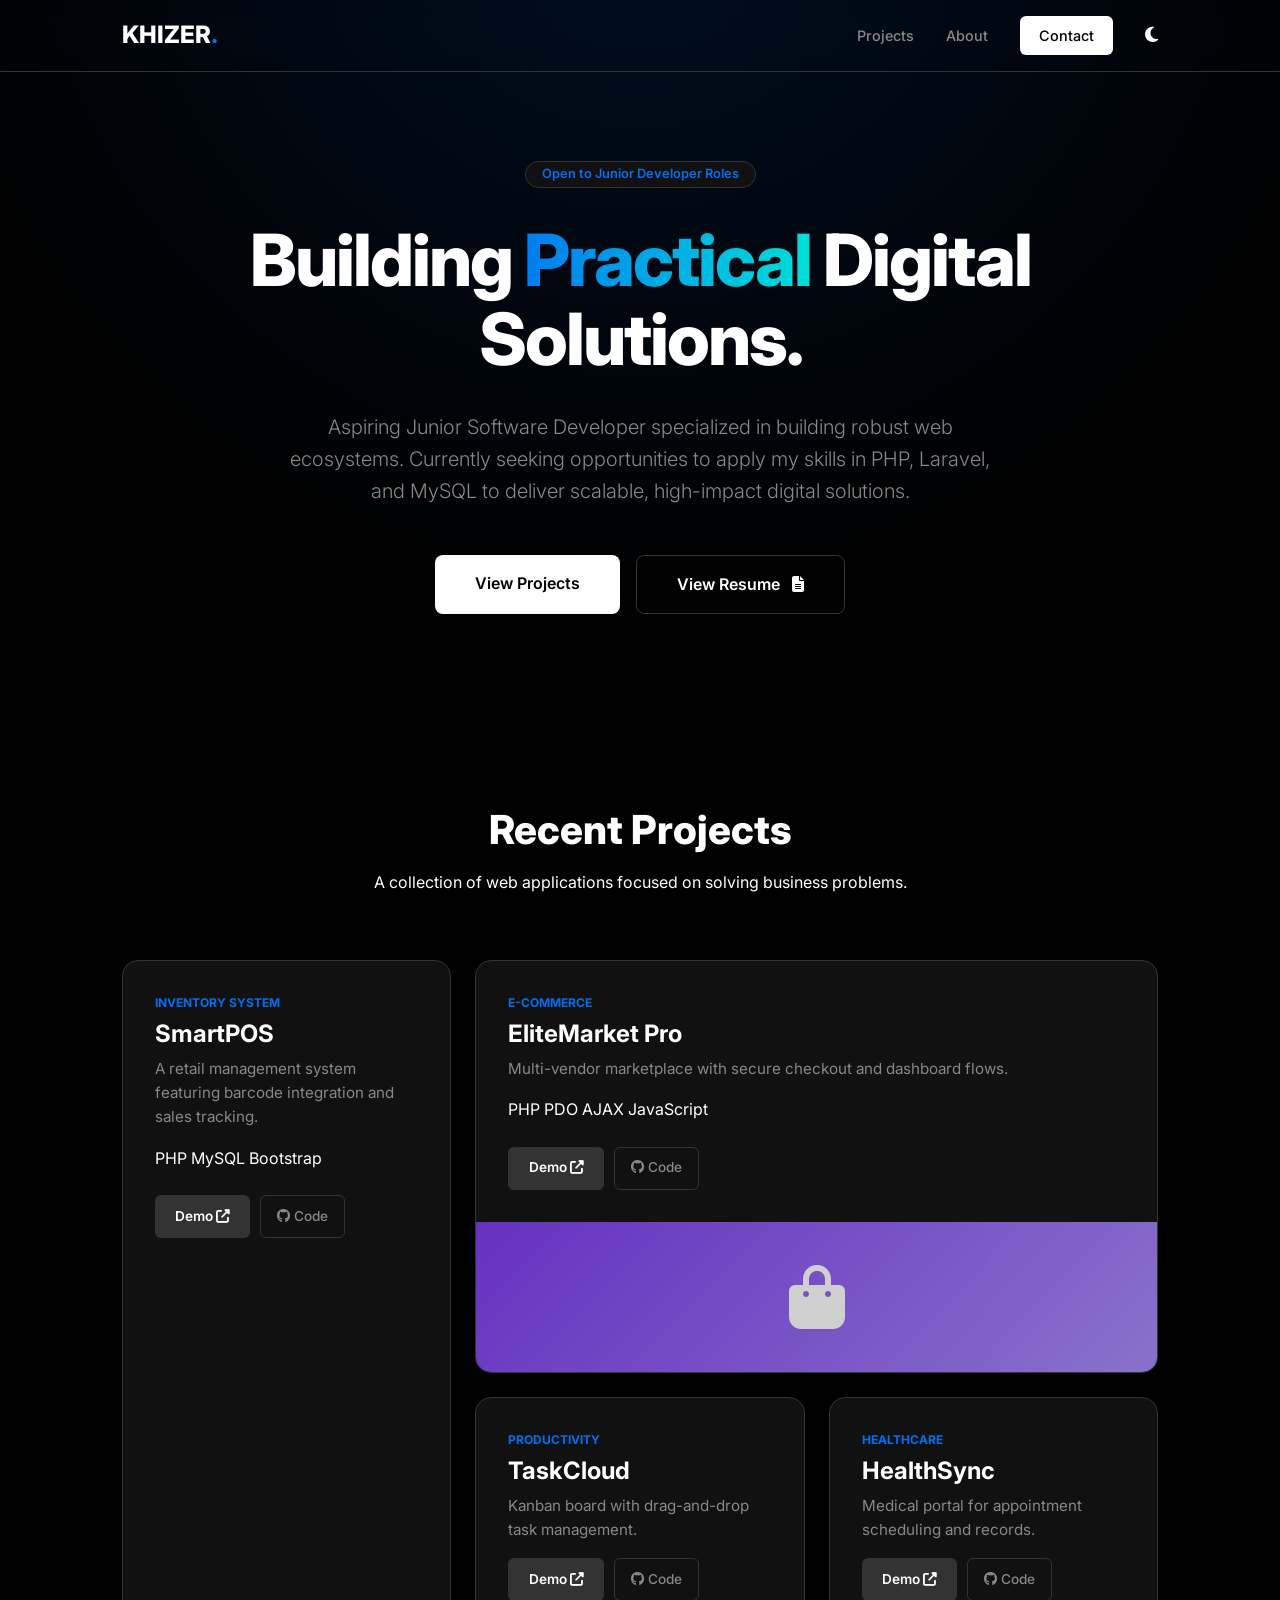
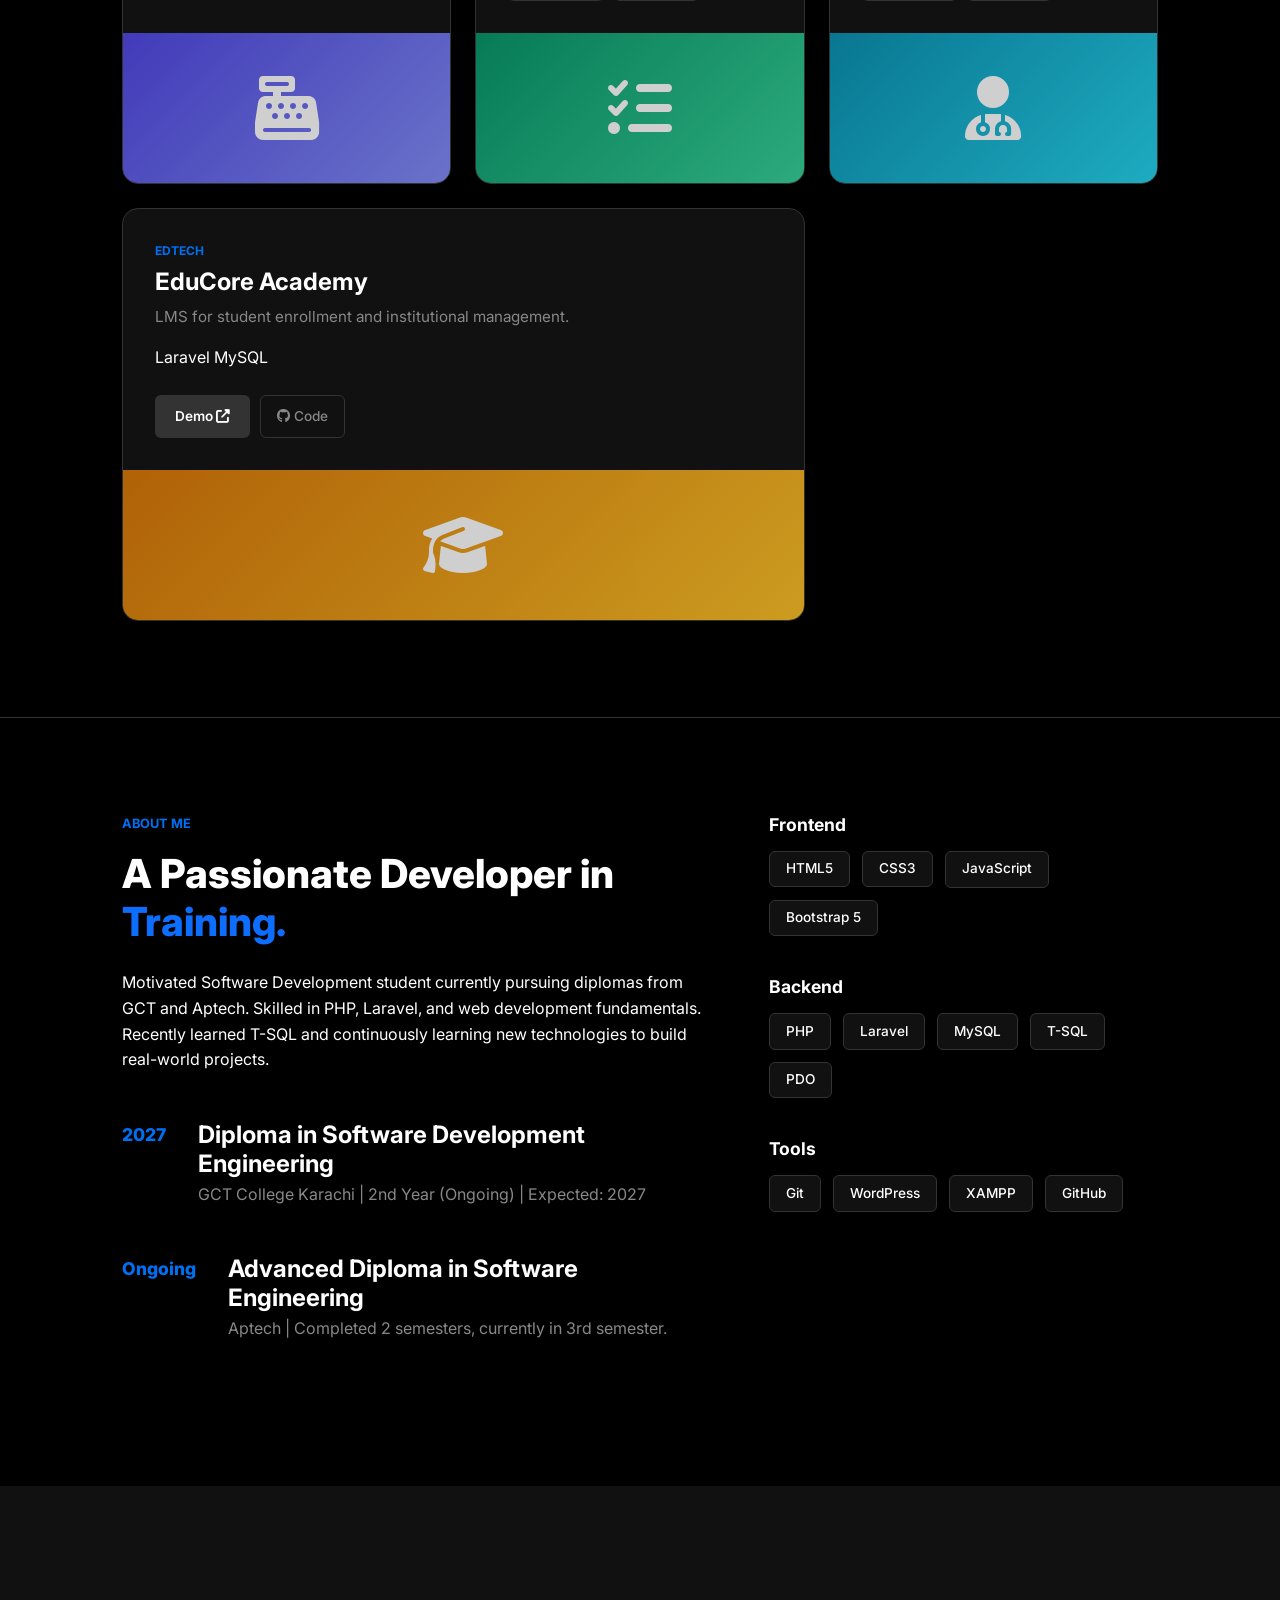
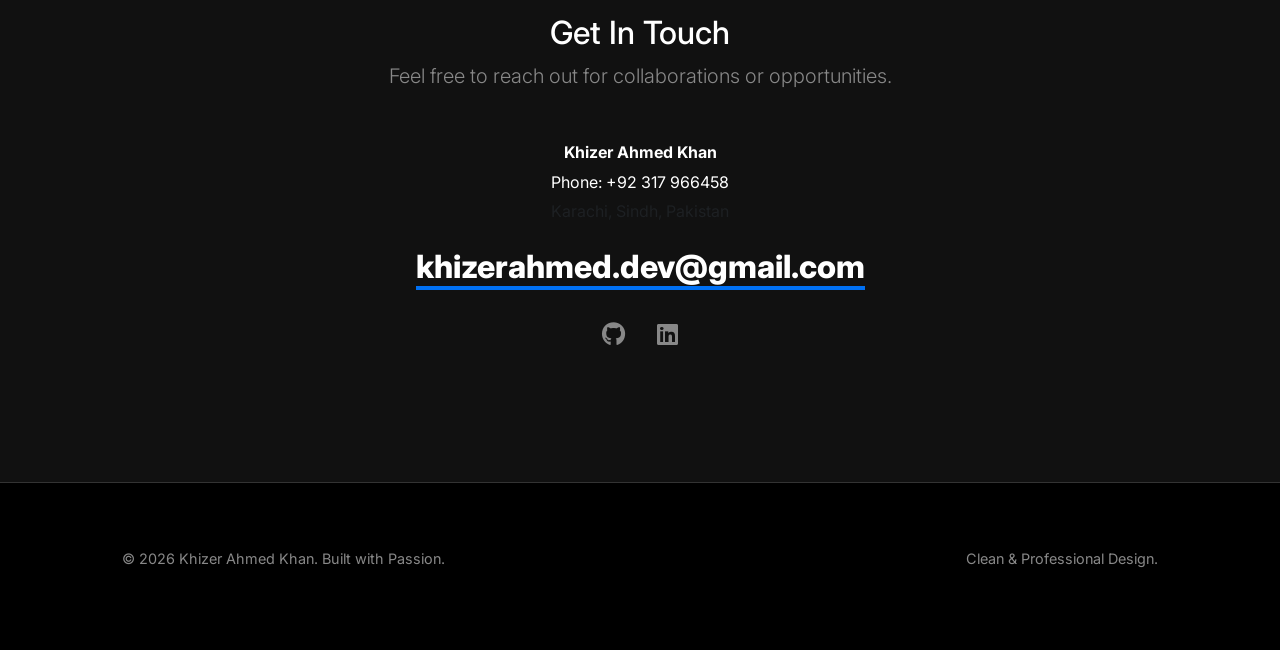
==== index.html @ 03b9592e "feat: add initial portfolio website Added complete responsive portfolio website with HTML, CSS, Java" ====
<!DOCTYPE html>
<html lang="en">
<head>
    <meta charset="UTF-8">
    <meta name="viewport" content="width=device-width, initial-scale=1.0">
    <title>Khizer Ahmed Khan | Software Developer</title>
    
    <!-- SEO & ATS Optimization -->
    <meta name="description" content="Khizer Ahmed Khan - Software Development student skilled in PHP, Laravel, and Web Technologies. Focused on building real-world projects.">
    <meta name="keywords" content="Software Developer, PHP, Laravel, Web Development, Karachi, Sindh, Pakistan">
    
    <!-- External Assets -->
    <link href="https://cdn.jsdelivr.net/npm/bootstrap@5.3.0/dist/css/bootstrap.min.css" rel="stylesheet">
    <link href="https://fonts.googleapis.com/css2?family=Inter:wght@300;400;500;600;700;800&display=swap" rel="stylesheet">
    <link href="https://cdnjs.cloudflare.com/ajax/libs/font-awesome/6.4.0/css/all.min.css" rel="stylesheet">
    <link href="https://unpkg.com/aos@2.3.1/dist/aos.css" rel="stylesheet">
    
    <link rel="stylesheet" href="style.css">
</head>
<body class="dark-theme">

    <nav class="navbar">
        <div class="container nav-content">
            <a href="#" class="logo">KHIZER<span>.</span></a>
            <div class="nav-links">
                <a href="#work">Projects</a>
                <a href="#about">About</a>
                <a href="#contact" class="btn-contact">Contact</a>
                <button id="themeToggle" class="theme-btn"><i class="fas fa-moon"></i></button>
            </div>
        </div>
    </nav>

    <main>
        <!-- Hero Section -->
        <section id="hero" class="hero">
            <div class="container">
                <div class="badge-container" data-aos="fade-down">
                    <span class="badge">Open to Junior Developer Roles</span>
                </div>
                <h1 data-aos="fade-up" data-aos-delay="100">Building <span class="gradient-text">Practical</span> Digital Solutions.</h1>
                <p class="lead" data-aos="fade-up" data-aos-delay="200">
                    Aspiring Junior Software Developer specialized in building robust web ecosystems. Currently seeking opportunities to apply my skills in PHP, Laravel, and MySQL to deliver scalable, high-impact digital solutions.
                </p>
                <div class="hero-actions" data-aos="fade-up" data-aos-delay="300">
                    <a href="#work" class="btn-primary">View Projects</a>
                    <a href="resume.html" class="btn-secondary" target="_blank">View Resume <i class="fas fa-file-alt ms-2"></i></a>
                </div>
            </div>
            <div class="hero-glow"></div>
        </section>

        <!-- Bento Grid Projects -->
        <section id="work" class="projects">
            <div class="container">
                <div class="section-header" data-aos="fade-up">
                    <h2>Recent Projects</h2>
                    <p>A collection of web applications focused on solving business problems.</p>
                </div>

                <div class="bento-grid">
                    <!-- Project 1: SmartPOS -->
                    <div class="bento-item tall" data-aos="zoom-in">
                        <div class="project-card">
                            <div class="card-content">
                                <span class="project-tag">Inventory System</span>
                                <h3>SmartPOS</h3>
                                <p class="project-desc">A retail management system featuring barcode integration and sales tracking.</p>
                                <div class="project-tech">
                                    <span>PHP</span> <span>MySQL</span> <span>Bootstrap</span>
                                </div>
                                <div class="project-links mt-4">
                                    <a href="../SmartPOS/" class="btn-project">Demo <i class="fas fa-external-link-alt"></i></a>
                                    <a href="https://github.com/KhizerAhmedDev" target="_blank" class="btn-github"><i class="fab fa-github"></i> Code</a>
                                </div>
                            </div>
                            <div class="card-visual bg-pos">
                                <i class="fas fa-cash-register"></i>
                            </div>
                        </div>
                    </div>

                    <!-- Project 2: EliteMarket -->
                    <div class="bento-item wide" data-aos="zoom-in" data-aos-delay="100">
                        <div class="project-card">
                            <div class="card-content">
                                <span class="project-tag">E-Commerce</span>
                                <h3>EliteMarket Pro</h3>
                                <p class="project-desc">Multi-vendor marketplace with secure checkout and dashboard flows.</p>
                                <div class="project-tech">
                                    <span>PHP PDO</span> <span>AJAX</span> <span>JavaScript</span>
                                </div>
                                <div class="project-links mt-4">
                                    <a href="../EliteMarket/" class="btn-project">Demo <i class="fas fa-external-link-alt"></i></a>
                                    <a href="https://github.com/KhizerAhmedDev" target="_blank" class="btn-github"><i class="fab fa-github"></i> Code</a>
                                </div>
                            </div>
                            <div class="card-visual bg-market">
                                <i class="fas fa-shopping-bag"></i>
                            </div>
                        </div>
                    </div>

                    <!-- Project 3: TaskCloud -->
                    <div class="bento-item" data-aos="zoom-in" data-aos-delay="200">
                        <div class="project-card">
                            <div class="card-content">
                                <span class="project-tag">Productivity</span>
                                <h3>TaskCloud</h3>
                                <p class="project-desc">Kanban board with drag-and-drop task management.</p>
                                <div class="project-links mt-3">
                                    <a href="../TaskCloud/" class="btn-project">Demo <i class="fas fa-external-link-alt"></i></a>
                                    <a href="https://github.com/KhizerAhmedDev" target="_blank" class="btn-github"><i class="fab fa-github"></i> Code</a>
                                </div>
                            </div>
                            <div class="card-visual bg-task">
                                <i class="fas fa-tasks"></i>
                            </div>
                        </div>
                    </div>

                    <!-- Project 4: HealthSync -->
                    <div class="bento-item" data-aos="zoom-in" data-aos-delay="300">
                        <div class="project-card">
                            <div class="card-content">
                                <span class="project-tag">Healthcare</span>
                                <h3>HealthSync</h3>
                                <p class="project-desc">Medical portal for appointment scheduling and records.</p>
                                <div class="project-links mt-3">
                                    <a href="../HealthSync/" class="btn-project">Demo <i class="fas fa-external-link-alt"></i></a>
                                    <a href="https://github.com/KhizerAhmedDev" target="_blank" class="btn-github"><i class="fab fa-github"></i> Code</a>
                                </div>
                            </div>
                            <div class="card-visual bg-health">
                                <i class="fas fa-user-md"></i>
                            </div>
                        </div>
                    </div>

                    <!-- Project 5: EduCore -->
                    <div class="bento-item wide" data-aos="zoom-in" data-aos-delay="400">
                        <div class="project-card">
                            <div class="card-content">
                                <span class="project-tag">EdTech</span>
                                <h3>EduCore Academy</h3>
                                <p class="project-desc">LMS for student enrollment and institutional management.</p>
                                <div class="project-tech">
                                    <span>Laravel</span> <span>MySQL</span>
                                </div>
                                <div class="project-links mt-4">
                                    <a href="../EduCore/" class="btn-project">Demo <i class="fas fa-external-link-alt"></i></a>
                                    <a href="https://github.com/KhizerAhmedDev" target="_blank" class="btn-github"><i class="fab fa-github"></i> Code</a>
                                </div>
                            </div>
                            <div class="card-visual bg-edu">
                                <i class="fas fa-graduation-cap"></i>
                            </div>
                        </div>
                    </div>
                </div>
            </div>
        </section>

        <!-- About / Education -->
        <section id="about" class="about">
            <div class="container grid-2">
                <div class="about-text" data-aos="fade-right">
                    <span class="section-tag">About Me</span>
                    <h2>A Passionate Developer in <span class="text-primary">Training.</span></h2>
                    <p>Motivated Software Development student currently pursuing diplomas from GCT and Aptech. Skilled in PHP, Laravel, and web development fundamentals. Recently learned T-SQL and continuously learning new technologies to build real-world projects.</p>
                    
                    <div class="experience-list">
                        <div class="exp-item">
                            <span class="year">2027</span>
                            <div class="exp-info">
                                <h4>Diploma in Software Development Engineering</h4>
                                <p>GCT College Karachi | 2nd Year (Ongoing) | Expected: 2027</p>
                            </div>
                        </div>
                        <div class="exp-item">
                            <span class="year">Ongoing</span>
                            <div class="exp-info">
                                <h4>Advanced Diploma in Software Engineering</h4>
                                <p>Aptech | Completed 2 semesters, currently in 3rd semester.</p>
                            </div>
                        </div>
                    </div>
                </div>
                <div class="skills-grid" data-aos="fade-left">
                    <div class="skill-group">
                        <h5>Frontend</h5>
                        <div class="tags">
                            <span>HTML5</span> <span>CSS3</span> <span>JavaScript</span> <span>Bootstrap 5</span>
                        </div>
                    </div>
                    <div class="skill-group">
                        <h5>Backend</h5>
                        <div class="tags">
                            <span>PHP</span> <span>Laravel</span> <span>MySQL</span> <span>T-SQL</span> <span>PDO</span>
                        </div>
                    </div>
                    <div class="skill-group">
                        <h5>Tools</h5>
                        <div class="tags">
                            <span>Git</span> <span>WordPress</span> <span>XAMPP</span> <span>GitHub</span>
                        </div>
                    </div>
                </div>
            </div>
        </section>

        <!-- Contact -->
        <section id="contact" class="contact">
            <div class="container text-center">
                <h2 data-aos="fade-up">Get In Touch</h2>
                <p class="lead mb-5" data-aos="fade-up" data-aos-delay="100">Feel free to reach out for collaborations or opportunities.</p>
                <div class="contact-footer" data-aos="fade-up" data-aos-delay="200">
                    <p class="fw-bold mb-1">Khizer Ahmed Khan</p>
                    <p class="mb-1">Phone: +92 317 966458</p>
                    <p class="mb-3 text-muted">Karachi, Sindh, Pakistan</p>
                    <a href="mailto:khizerahmed.dev@gmail.com" class="email-link">khizerahmed.dev@gmail.com</a>
                    <div class="socials mt-4">
                        <a href="https://github.com/KhizerAhmedDev" target="_blank" title="GitHub"><i class="fab fa-github"></i></a>
                        <a href="https://linkedin.com/in/khizer-ahmed-8212093a1" target="_blank" title="LinkedIn"><i class="fab fa-linkedin"></i></a>
                    </div>
                </div>
            </div>
        </section>
    </main>

    <footer>
        <div class="container footer-content">
            <p>&copy; 2026 Khizer Ahmed Khan. Built with Passion.</p>
            <p>Clean & Professional Design.</p>
        </div>
    </footer>

    <script src="https://unpkg.com/aos@2.3.1/dist/aos.js"></script>
    <script>AOS.init({duration: 800, once: true});</script>
    <script src="script.js"></script>
</body>
</html>
---- style.css ----
/* Vercel-Inspired Elite Portfolio Styles */
:root {
    --bg: #ffffff;
    --text: #000000;
    --muted: #666666;
    --accent: #0070f3;
    --border: #eaeaea;
    --card-bg: #fafafa;
    --hero-glow: radial-gradient(circle at 50% -20%, rgba(0, 112, 243, 0.05), transparent 70%);
}

.dark-theme {
    --bg: #000000;
    --text: #ffffff;
    --muted: #888888;
    --accent: #0070f3;
    --border: #333333;
    --card-bg: #111111;
    --hero-glow: radial-gradient(circle at 50% -20%, rgba(0, 112, 243, 0.15), transparent 70%);
}

* {
    box-sizing: border-box;
    margin: 0;
    padding: 0;
}

body {
    background-color: var(--bg);
    color: var(--text);
    font-family: 'Inter', -apple-system, BlinkMacSystemFont, sans-serif;
    line-height: 1.6;
    transition: background 0.3s, color 0.3s;
}

.container {
    max-width: 1100px;
    margin: 0 auto;
    padding: 0 2rem;
}

/* Navbar */
.navbar {
    position: fixed;
    top: 0;
    width: 100%;
    z-index: 1000;
    background: rgba(var(--bg), 0.8);
    backdrop-filter: blur(10px);
    border-bottom: 1px solid var(--border);
    padding: 1rem 0;
}

.nav-content {
    display: flex;
    justify-content: space-between;
    align-items: center;
}

.logo {
    font-size: 1.5rem;
    font-weight: 800;
    text-decoration: none;
    color: var(--text);
}

.logo span { color: var(--accent); }

.nav-links {
    display: flex;
    align-items: center;
    gap: 2rem;
}

.nav-links a {
    text-decoration: none;
    color: var(--muted);
    font-weight: 500;
    font-size: 0.9rem;
    transition: 0.2s;
}

.nav-links a:hover { color: var(--text); }

.btn-contact {
    background: var(--text);
    color: var(--bg) !important;
    padding: 0.5rem 1.2rem;
    border-radius: 6px;
}

.theme-btn {
    background: none;
    border: none;
    color: var(--text);
    cursor: pointer;
    font-size: 1.1rem;
}

/* Hero */
.hero {
    padding: 10rem 0 6rem;
    text-align: center;
    position: relative;
    background: var(--hero-glow);
}

.badge {
    background: var(--card-bg);
    border: 1px solid var(--border);
    padding: 0.4rem 1rem;
    border-radius: 100px;
    font-size: 0.8rem;
    font-weight: 600;
    color: var(--accent);
}

.hero h1 {
    font-size: 4.5rem;
    font-weight: 800;
    letter-spacing: -2px;
    margin: 2rem 0;
    line-height: 1.1;
}

.gradient-text {
    background: linear-gradient(90deg, #007cf0, #00dfd8);
    -webkit-background-clip: text;
    -webkit-text-fill-color: transparent;
}

.lead {
    font-size: 1.25rem;
    color: var(--muted);
    max-width: 700px;
    margin: 0 auto 3rem;
}

.hero-actions {
    display: flex;
    justify-content: center;
    gap: 1rem;
}

.btn-primary {
    background: var(--text);
    color: var(--bg);
    text-decoration: none;
    padding: 1rem 2.5rem;
    border-radius: 8px;
    font-weight: 600;
    transition: 0.2s;
    display: inline-block;
}

.btn-project {
    background: var(--border);
    color: var(--text);
    text-decoration: none;
    padding: 0.6rem 1.2rem;
    border-radius: 6px;
    font-weight: 600;
    font-size: 0.85rem;
    display: inline-block;
    transition: 0.3s;
    border: 1px solid transparent;
}

.btn-github {
    background: transparent;
    color: var(--muted);
    text-decoration: none;
    padding: 0.6rem 1rem;
    border-radius: 6px;
    font-weight: 500;
    font-size: 0.85rem;
    display: inline-block;
    transition: 0.3s;
    border: 1px solid var(--border);
    margin-left: 10px;
}

.btn-project:hover {
    background: var(--text);
    color: var(--bg);
}

.btn-github:hover {
    color: var(--text);
    border-color: var(--text);
}

.project-links {
    display: flex;
    align-items: center;
}

.project-desc {
    font-size: 0.9rem;
    color: var(--muted);
    margin-bottom: 1rem;
}

.btn-secondary {
    background: var(--bg);
    color: var(--text);
    text-decoration: none;
    padding: 1rem 2.5rem;
    border-radius: 8px;
    border: 1px solid var(--border);
    font-weight: 600;
    transition: 0.2s;
}

.btn-primary:hover { opacity: 0.9; transform: translateY(-2px); }

/* Bento Grid */
.projects {
    padding: 6rem 0;
}

.section-header {
    margin-bottom: 4rem;
    text-align: center;
}

.section-header h2 { font-size: 2.5rem; font-weight: 800; margin-bottom: 1rem; }

.bento-grid {
    display: grid;
    grid-template-columns: repeat(3, 1fr);
    grid-gap: 1.5rem;
}

.bento-item {
    background: var(--card-bg);
    border: 1px solid var(--border);
    border-radius: 16px;
    position: relative;
    overflow: hidden;
    transition: 0.3s ease;
}

.bento-item:hover {
    border-color: var(--accent);
    box-shadow: 0 10px 30px rgba(0,0,0,0.1);
}

.bento-item.wide { grid-column: span 2; }
.bento-item.tall { grid-row: span 2; }

.project-card {
    display: flex;
    flex-direction: column;
    height: 100%;
}

.card-content {
    padding: 2rem;
    flex: 1;
}

.project-tag {
    font-size: 0.75rem;
    font-weight: 700;
    text-transform: uppercase;
    color: var(--accent);
    margin-bottom: 0.5rem;
    display: block;
}

.card-content h3 { font-size: 1.5rem; font-weight: 700; margin-bottom: 0.5rem; }
.card-content p { color: var(--muted); font-size: 0.95rem; }

.card-visual {
    height: 150px;
    display: flex;
    align-items: center;
    justify-content: center;
    font-size: 4rem;
    background: rgba(var(--accent), 0.05);
    color: var(--accent);
    opacity: 0.3;
}

.bg-pos { background: linear-gradient(135deg, #4f46e5 0%, #818cf8 100%); opacity: 0.8; color: white; }
.bg-market { background: linear-gradient(135deg, #7c3aed 0%, #a78bfa 100%); opacity: 0.8; color: white; }
.bg-task { background: linear-gradient(135deg, #059669 0%, #34d399 100%); opacity: 0.8; color: white; }
.bg-health { background: linear-gradient(135deg, #0891b2 0%, #22d3ee 100%); opacity: 0.8; color: white; }
.bg-edu { background: linear-gradient(135deg, #d97706 0%, #fbbf24 100%); opacity: 0.8; color: white; }

/* About & Skills */
.about {
    padding: 6rem 0;
    border-top: 1px solid var(--border);
}

.grid-2 {
    display: grid;
    grid-template-columns: 1.2fr 0.8fr;
    gap: 4rem;
}

.section-tag {
    color: var(--accent);
    font-weight: 700;
    font-size: 0.8rem;
    text-transform: uppercase;
    margin-bottom: 1rem;
    display: block;
}

.about-text h2 { font-size: 2.5rem; font-weight: 800; margin-bottom: 1.5rem; }

.experience-list { margin-top: 3rem; }
.exp-item {
    display: flex;
    gap: 2rem;
    margin-bottom: 2rem;
}

.year { font-weight: 800; color: var(--accent); font-size: 1.1rem; }
.exp-info h4 { font-weight: 700; margin-bottom: 0.2rem; }
.exp-info p { color: var(--muted); }

.skill-group { margin-bottom: 2.5rem; }
.skill-group h5 { font-weight: 700; margin-bottom: 1rem; font-size: 1.1rem; }
.tags { display: flex; flex-wrap: wrap; gap: 0.75rem; }
.tags span {
    background: var(--card-bg);
    border: 1px solid var(--border);
    padding: 0.4rem 1rem;
    border-radius: 6px;
    font-size: 0.85rem;
    font-weight: 500;
}

/* Contact */
.contact { padding: 8rem 0; background: var(--card-bg); }
.email-link {
    font-size: 2rem;
    font-weight: 800;
    color: var(--text);
    text-decoration: none;
    border-bottom: 4px solid var(--accent);
    transition: 0.2s;
}

.email-link:hover { opacity: 0.7; }

.socials { margin-top: 3rem; display: flex; justify-content: center; gap: 2rem; }
.socials a { font-size: 1.5rem; color: var(--muted); transition: 0.2s; }
.socials a:hover { color: var(--text); }

/* Footer */
footer { padding: 4rem 0; border-top: 1px solid var(--border); color: var(--muted); font-size: 0.9rem; }
.footer-content { display: flex; justify-content: space-between; }

@media (max-width: 768px) {
    .hero h1 { font-size: 3rem; }
    .bento-grid { grid-template-columns: 1fr; }
    .bento-item.wide { grid-column: span 1; }
    .grid-2 { grid-template-columns: 1fr; }
}
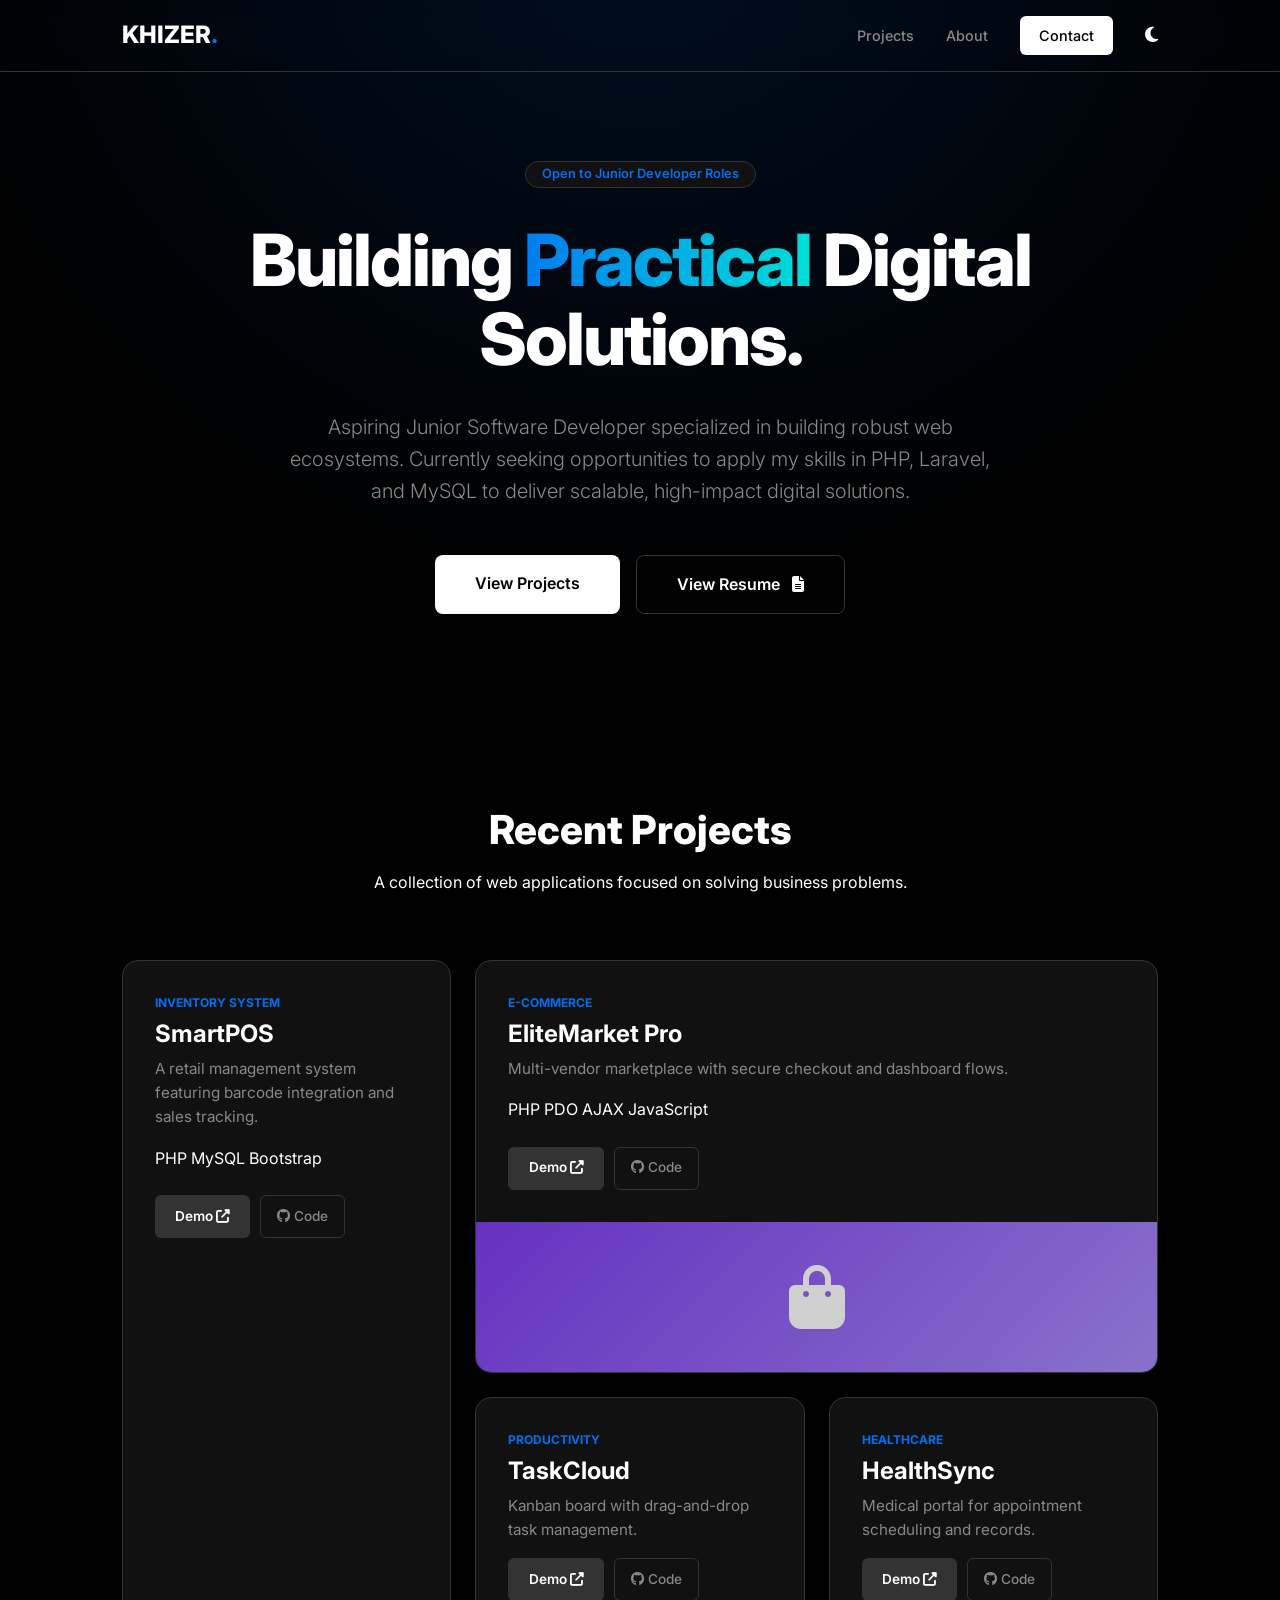
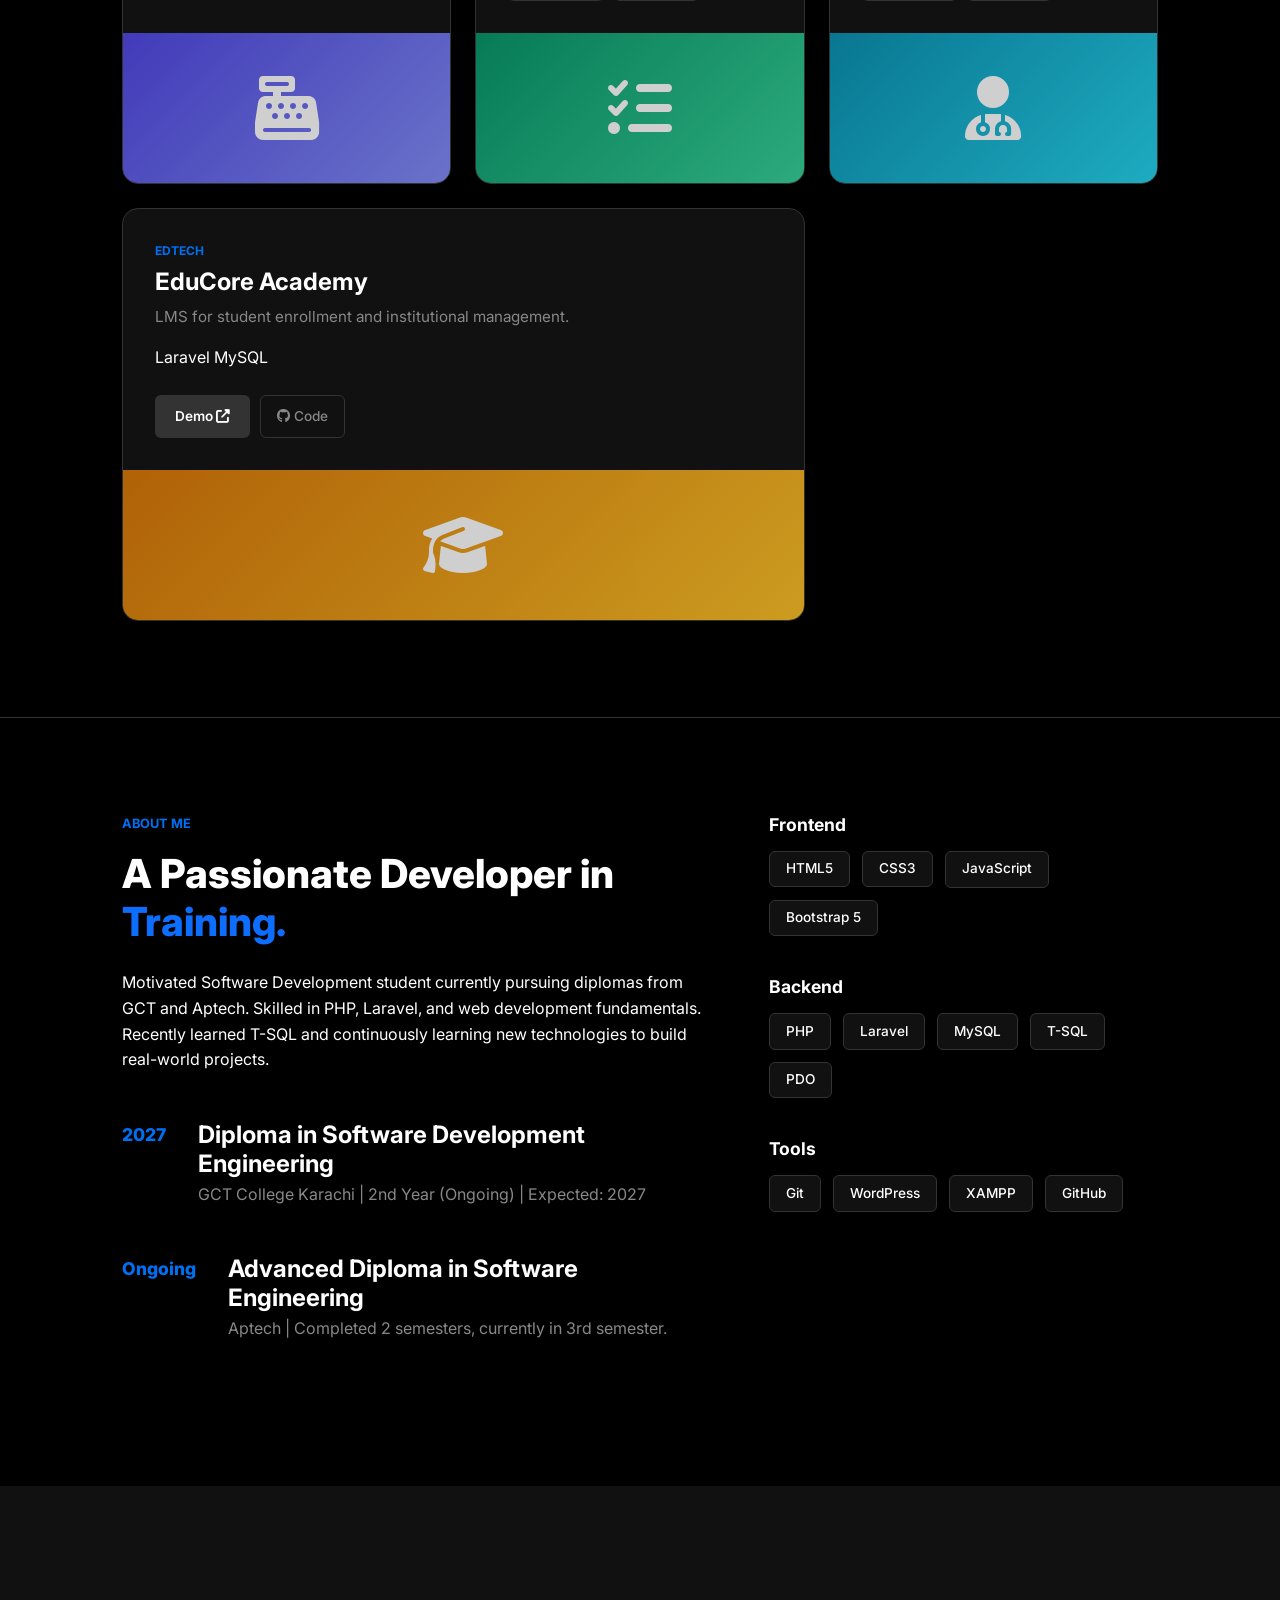
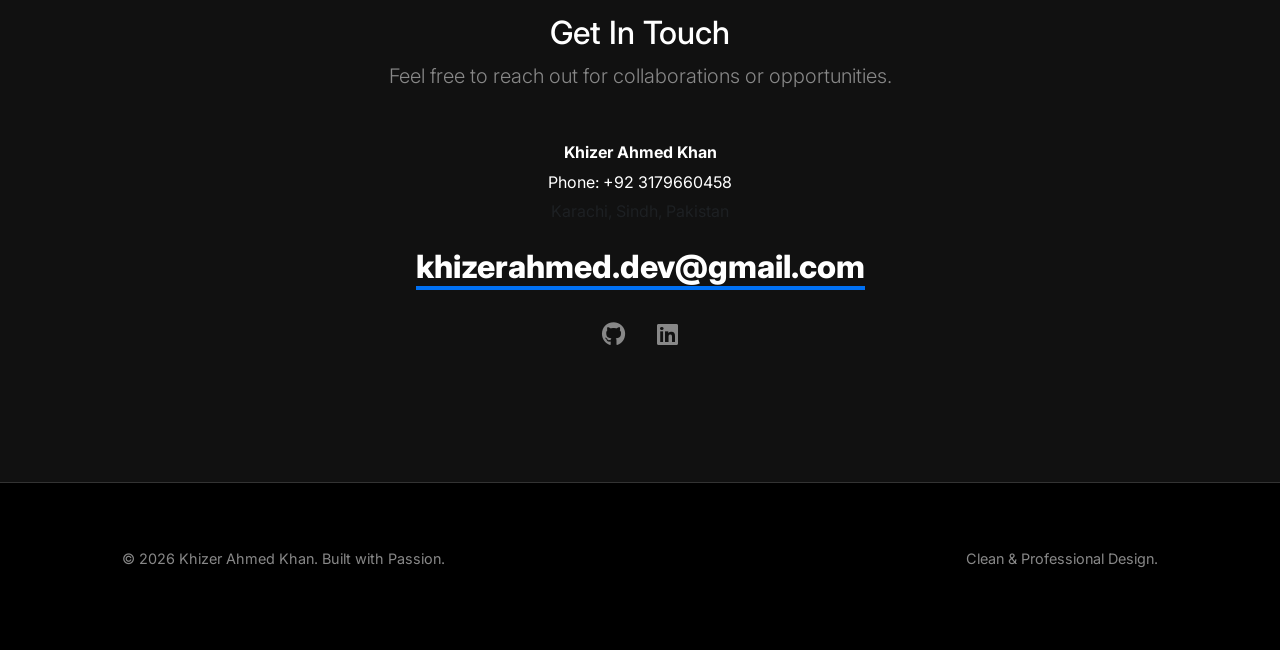
==== commit 26c54f4d: "Updated phone number" ====
--- a/index.html
+++ b/index.html
@@ -216,7 +216,7 @@
                 <p class="lead mb-5" data-aos="fade-up" data-aos-delay="100">Feel free to reach out for collaborations or opportunities.</p>
                 <div class="contact-footer" data-aos="fade-up" data-aos-delay="200">
                     <p class="fw-bold mb-1">Khizer Ahmed Khan</p>
-                    <p class="mb-1">Phone: +92 317 966458</p>
+                    <p class="mb-1">Phone: +92 3179660458</p>
                     <p class="mb-3 text-muted">Karachi, Sindh, Pakistan</p>
                     <a href="mailto:khizerahmed.dev@gmail.com" class="email-link">khizerahmed.dev@gmail.com</a>
                     <div class="socials mt-4">
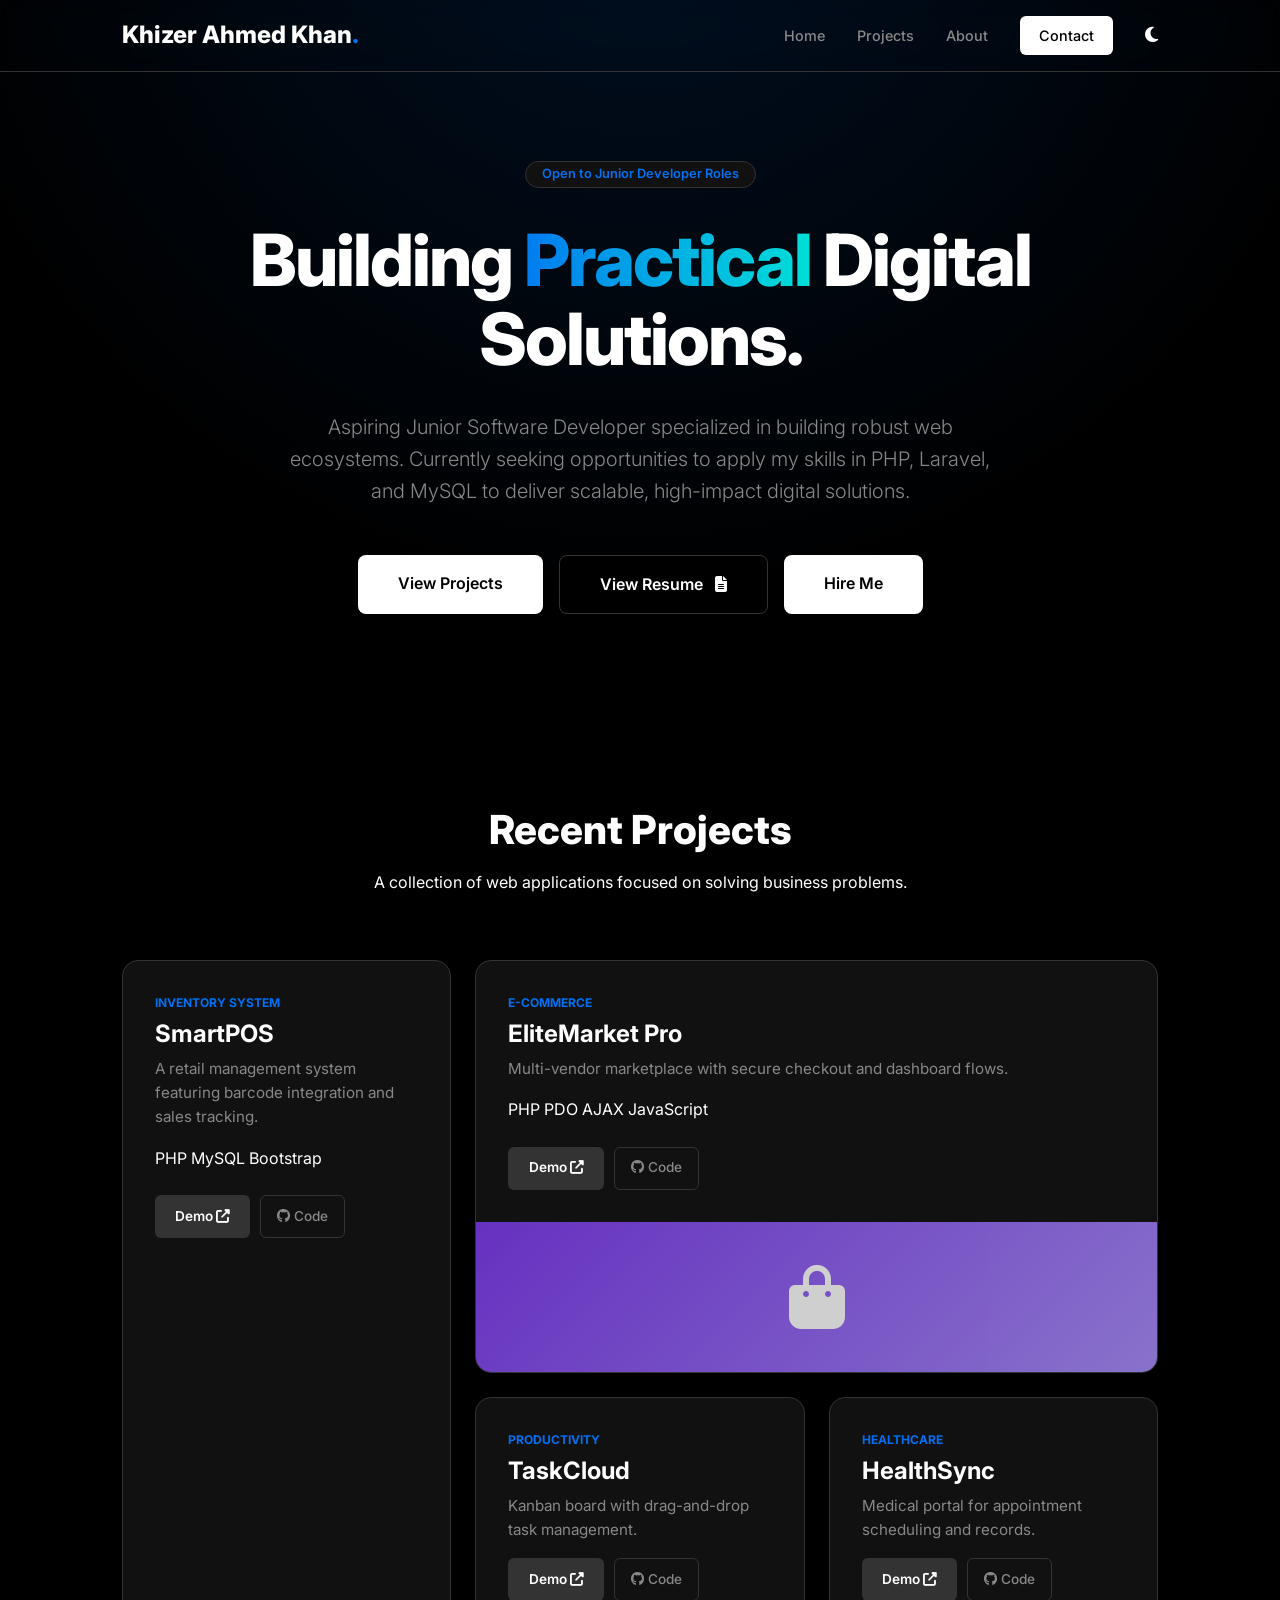
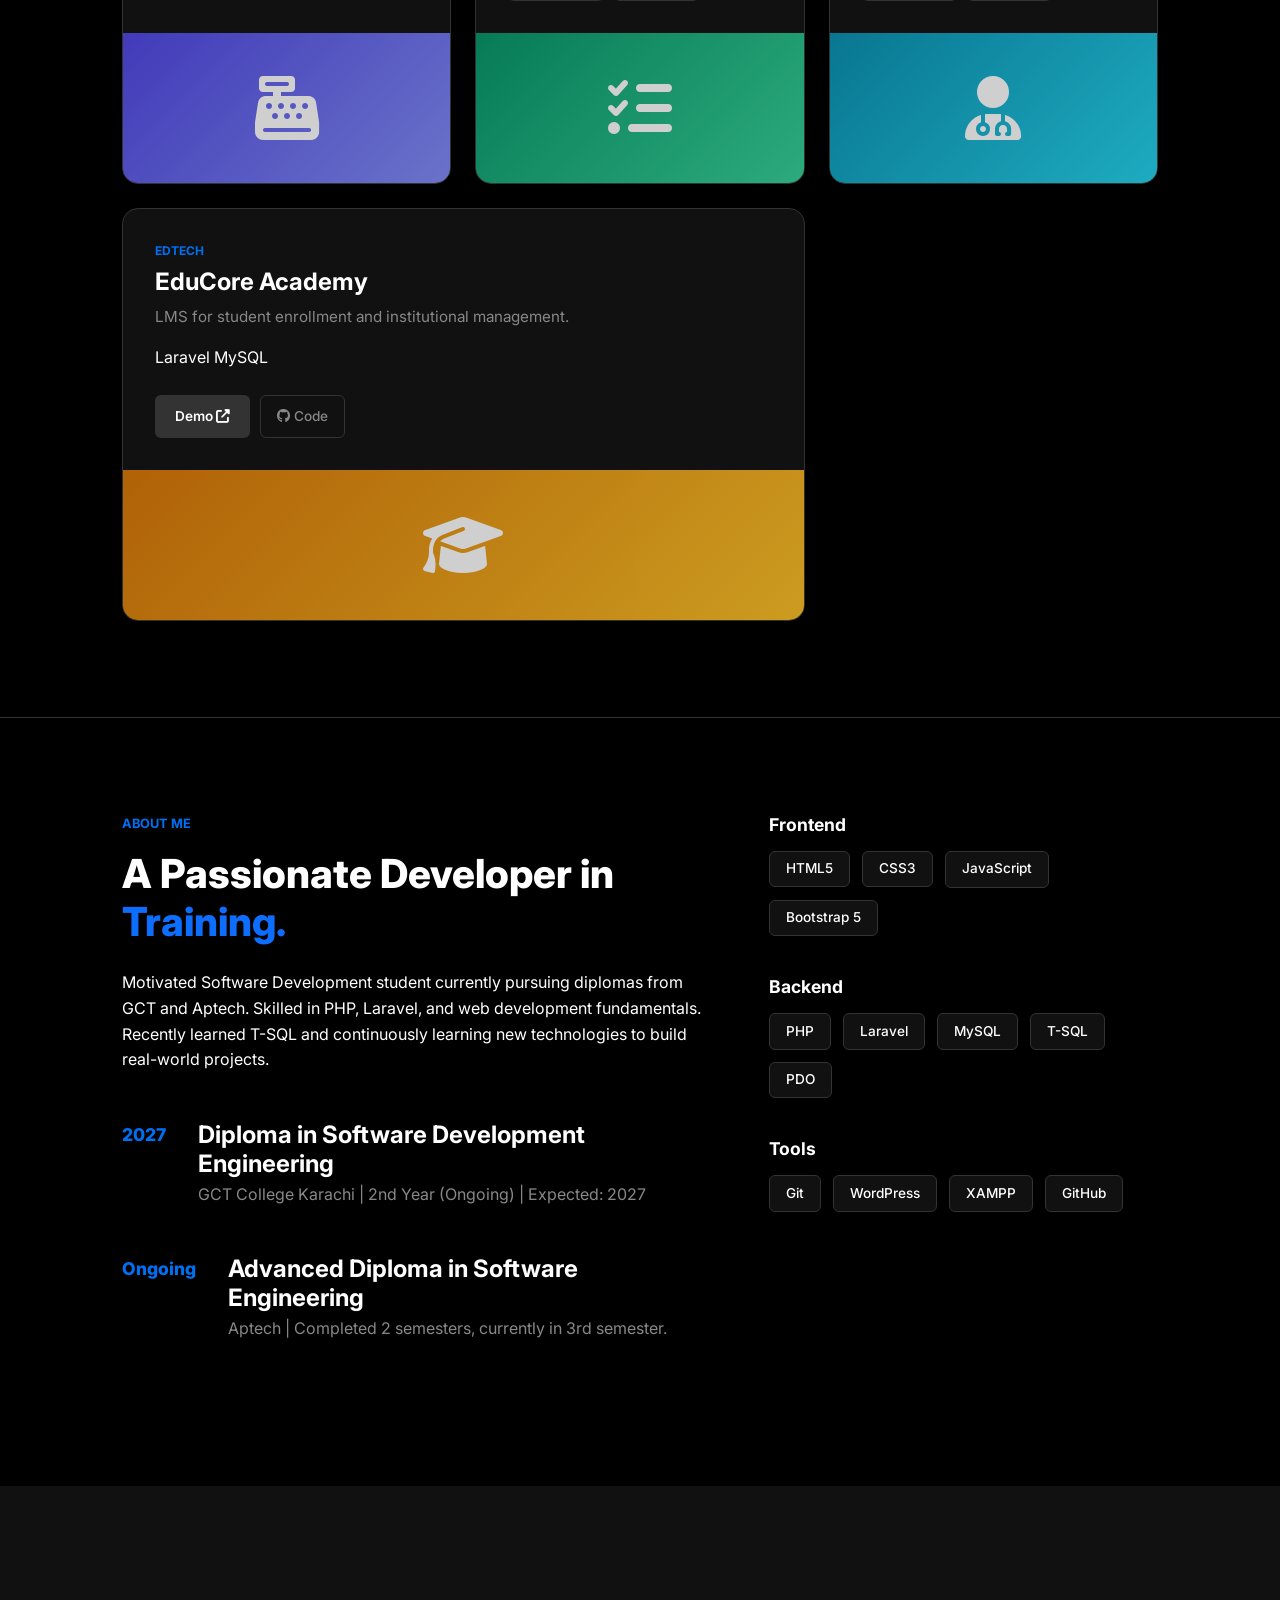
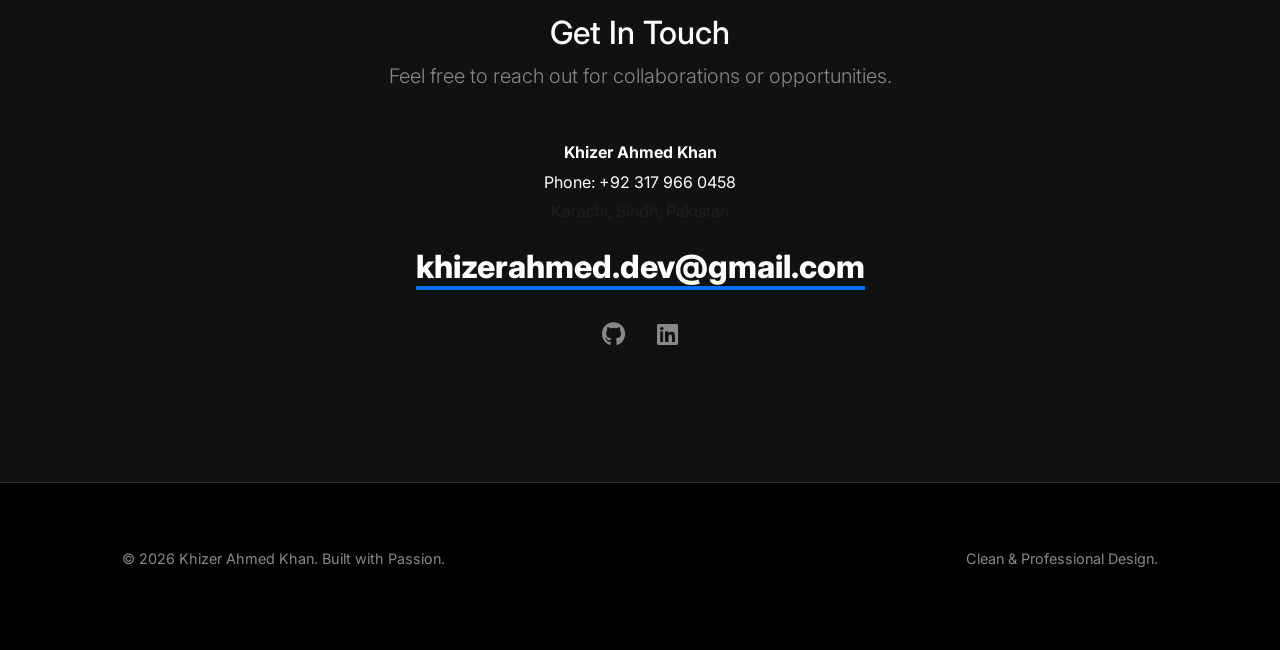
==== commit bdccfc38: "Update index.html" ====
--- a/index.html
+++ b/index.html
@@ -21,8 +21,9 @@
 
     <nav class="navbar">
         <div class="container nav-content">
-            <a href="#" class="logo">KHIZER<span>.</span></a>
+            <a href="#" class="logo">Khizer Ahmed Khan<span>.</span></a>
             <div class="nav-links">
+                <a href="#hero">Home</a>
                 <a href="#work">Projects</a>
                 <a href="#about">About</a>
                 <a href="#contact" class="btn-contact">Contact</a>
@@ -45,6 +46,7 @@
                 <div class="hero-actions" data-aos="fade-up" data-aos-delay="300">
                     <a href="#work" class="btn-primary">View Projects</a>
                     <a href="resume.html" class="btn-secondary" target="_blank">View Resume <i class="fas fa-file-alt ms-2"></i></a>
+                    <a href="#contact" class="btn-primary">Hire Me</a>
                 </div>
             </div>
             <div class="hero-glow"></div>
@@ -216,7 +218,7 @@
                 <p class="lead mb-5" data-aos="fade-up" data-aos-delay="100">Feel free to reach out for collaborations or opportunities.</p>
                 <div class="contact-footer" data-aos="fade-up" data-aos-delay="200">
                     <p class="fw-bold mb-1">Khizer Ahmed Khan</p>
-                    <p class="mb-1">Phone: +92 3179660458</p>
+                    <p class="mb-1">Phone: +92 317 966 0458</p>
                     <p class="mb-3 text-muted">Karachi, Sindh, Pakistan</p>
                     <a href="mailto:khizerahmed.dev@gmail.com" class="email-link">khizerahmed.dev@gmail.com</a>
                     <div class="socials mt-4">
